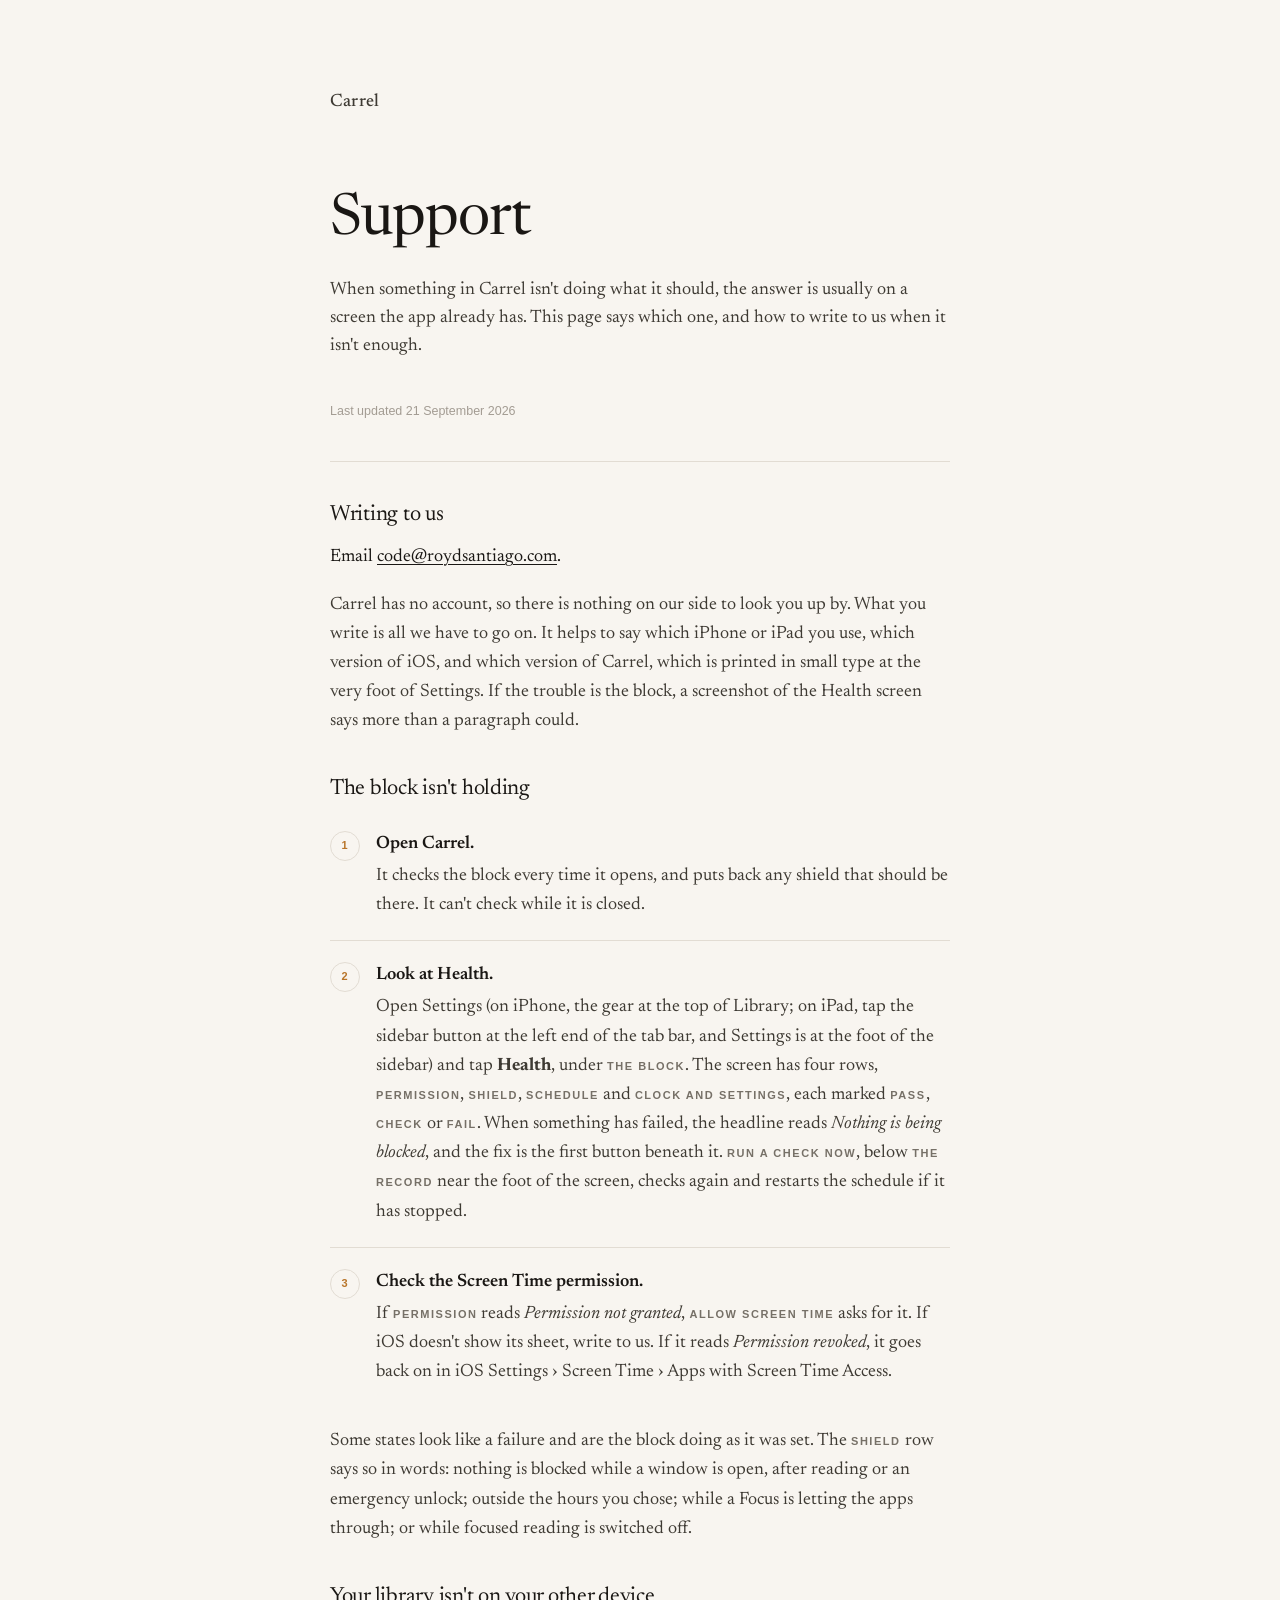
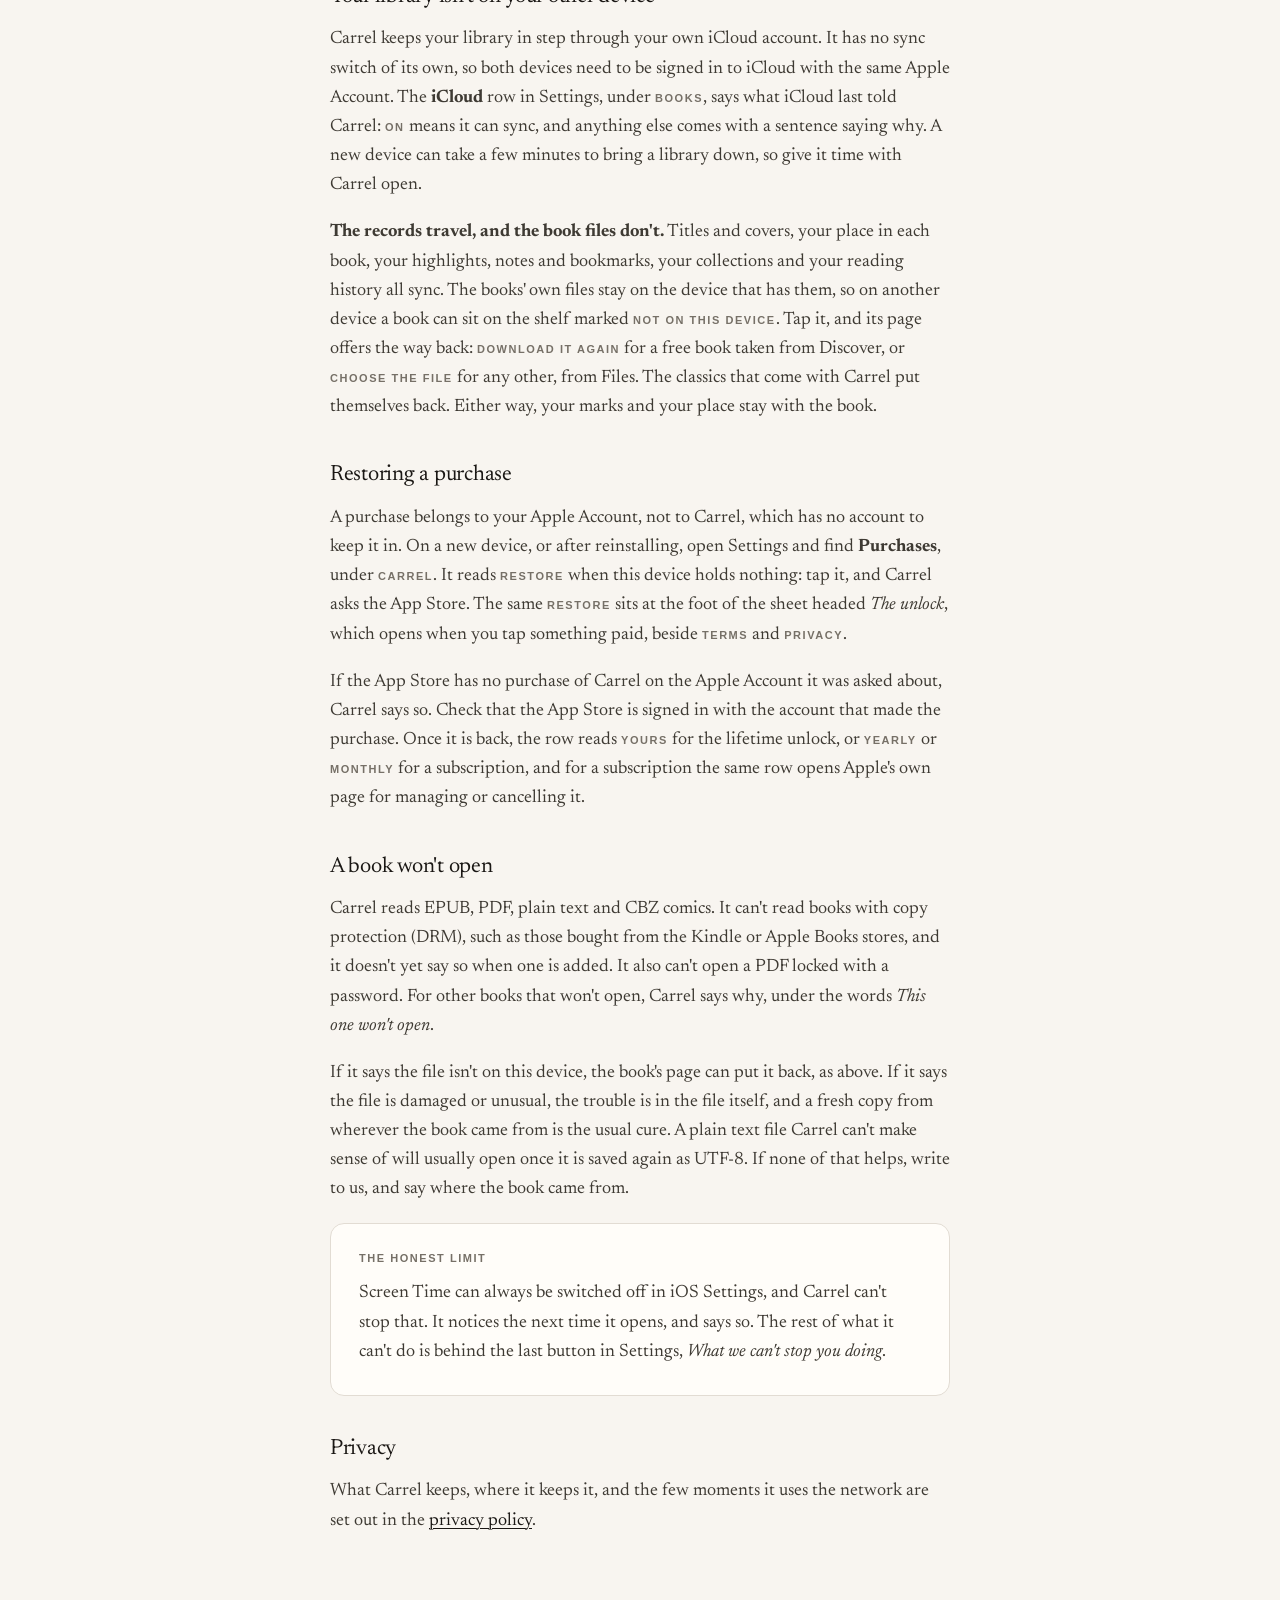
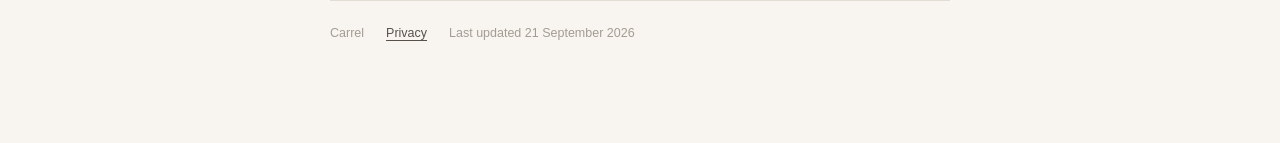
==== support/index.html @ 920799ff "Create index.html" ====
<!doctype html>
<html lang="en">
<head>
<meta charset="utf-8">
<meta name="viewport" content="width=device-width, initial-scale=1">
<title>Support · Carrel</title>
<meta name="description" content="Help with Carrel: when the block isn't holding, a library that hasn't reached another device, restoring a purchase, and a book that won't open.">
<link rel="preconnect" href="https://fonts.googleapis.com">
<link rel="preconnect" href="https://fonts.gstatic.com" crossorigin>
<link rel="stylesheet" href="https://fonts.googleapis.com/css2?family=Newsreader:opsz,wght@6..72,400;6..72,500;6..72,600&display=swap">
<link rel="stylesheet" href="../style.css">
</head>
<body>

<div class="measure doc">
  <header class="top">
    <p class="wordmark">Carrel</p>
    <h1>Support</h1>
    <p class="standfirst">
      When something in Carrel isn't doing what it should, the answer is usually on a screen the
      app already has. This page says which one, and how to write to us when it isn't enough.
    </p>
    <p class="updated">Last updated 21 September 2026</p>
    <hr class="rule">
  </header>

  <h2>Writing to us</h2>
  <p class="lede">
    Email <a href="mailto:code@roydsantiago.com">code@roydsantiago.com</a>.
  </p>
  <p>
    Carrel has no account, so there is nothing on our side to look you up by. What you write is
    all we have to go on. It helps to say which iPhone or iPad you use, which version of iOS, and
    which version of Carrel, which is printed in small type at the very foot of Settings. If the
    trouble is the block, a screenshot of the Health screen says more than a paragraph could.
  </p>

  <h2>The block isn't holding</h2>
  <ol class="steps">
    <li>
      <b>Open Carrel.</b>
      It checks the block every time it opens, and puts back any shield that should be there.
      It can't check while it is closed.
    </li>
    <li>
      <b>Look at Health.</b>
      Open Settings (on iPhone, the gear at the top of Library; on iPad, tap the sidebar button
      at the left end of the tab bar, and Settings is at the foot of the sidebar) and tap
      <strong>Health</strong>, under <span class="caps">The block</span>. The screen has four
      rows, <span class="caps">Permission</span>, <span class="caps">Shield</span>,
      <span class="caps">Schedule</span> and <span class="caps">Clock and settings</span>, each
      marked <span class="caps">Pass</span>, <span class="caps">Check</span> or
      <span class="caps">Fail</span>. When something has failed, the headline reads
      <em>Nothing is being blocked</em>, and the fix is the first button beneath it.
      <span class="caps">Run a check now</span>, below <span class="caps">The record</span> near
      the foot of the screen, checks again and restarts the schedule if it has stopped.
    </li>
    <li>
      <b>Check the Screen Time permission.</b>
      If <span class="caps">Permission</span> reads <em>Permission not granted</em>,
      <span class="caps">Allow Screen Time</span> asks for it. If iOS doesn't show its sheet,
      write to us. If it reads
      <em>Permission revoked</em>, it goes back on in iOS Settings &rsaquo; Screen Time &rsaquo;
      Apps with Screen Time Access.
    </li>
  </ol>
  <p>
    Some states look like a failure and are the block doing as it was set. The
    <span class="caps">Shield</span> row says so in words: nothing is blocked while a window is
    open, after reading or an emergency unlock; outside the hours you chose; while a Focus is
    letting the apps through; or while focused reading is switched off.
  </p>

  <h2>Your library isn't on your other device</h2>
  <p>
    Carrel keeps your library in step through your own iCloud account. It has no sync switch of
    its own, so both devices need to be signed in to iCloud with the same Apple Account. The
    <strong>iCloud</strong> row in Settings, under <span class="caps">Books</span>, says what
    iCloud last told Carrel: <span class="caps">On</span> means it can sync, and anything else
    comes with a sentence saying why. A new device can take a few minutes to bring a library
    down, so give it time with Carrel open.
  </p>
  <p>
    <strong>The records travel, and the book files don't.</strong> Titles and covers, your place
    in each book, your highlights, notes and bookmarks, your collections and your reading history
    all sync. The books' own files stay on the device that has them, so on another device a book
    can sit on the shelf marked <span class="caps">Not on this device</span>. Tap it, and its
    page offers the way back: <span class="caps">Download it again</span> for a free book taken
    from Discover, or <span class="caps">Choose the file</span> for any other, from Files. The
    classics that come with Carrel put themselves back. Either way, your marks and your place
    stay with the book.
  </p>

  <h2>Restoring a purchase</h2>
  <p>
    A purchase belongs to your Apple Account, not to Carrel, which has no account to keep it in.
    On a new device, or after reinstalling, open Settings and find <strong>Purchases</strong>,
    under <span class="caps">Carrel</span>. It reads <span class="caps">Restore</span> when this
    device holds nothing: tap it, and Carrel asks the App Store. The same
    <span class="caps">Restore</span> sits at the foot of the sheet headed <em>The unlock</em>,
    which opens when you tap something paid, beside <span class="caps">Terms</span> and
    <span class="caps">Privacy</span>.
  </p>
  <p>
    If the App Store has no purchase of Carrel on the Apple Account it was asked about, Carrel
    says so. Check that the App Store is signed in with the account that made the purchase. Once
    it is back, the row reads <span class="caps">Yours</span> for the lifetime unlock, or
    <span class="caps">Yearly</span> or <span class="caps">Monthly</span> for a subscription, and
    for a subscription the same row opens Apple's own page for managing or cancelling it.
  </p>

  <h2>A book won't open</h2>
  <p>
    Carrel reads EPUB, PDF, plain text and CBZ comics. It can't read books with copy protection
    (DRM), such as those bought from the Kindle or Apple Books stores, and it doesn't yet say so
    when one is added. It also can't open a PDF locked with a password. For other books that
    won't open, Carrel says why, under the words <em>This one won't open</em>.
  </p>
  <p>
    If it says the file isn't on this device, the book's page can put it back, as above. If it
    says the file is damaged or unusual, the trouble is in the file itself, and a fresh copy from
    wherever the book came from is the usual cure. A plain text file Carrel can't make sense of
    will usually open once it is saved again as UTF-8. If none of that helps, write to us, and say
    where the book came from.
  </p>

  <div class="panel">
    <span class="caps">The honest limit</span>
    <p>
      Screen Time can always be switched off in iOS Settings, and Carrel can't stop that. It
      notices the next time it opens, and says so. The rest of what it can't do is behind the
      last button in Settings, <em>What we can't stop you doing</em>.
    </p>
  </div>

  <h2>Privacy</h2>
  <p>
    What Carrel keeps, where it keeps it, and the few moments it uses the network are set out in
    the <a href="../privacy/">privacy policy</a>.
  </p>

  <footer class="foot">
    <span>Carrel</span>
    <a href="../privacy/">Privacy</a>
    <span>Last updated 21 September 2026</span>
  </footer>
</div>

</body>
</html>
---- style.css ----
/* Carrel — the app's own palette, taken from DesignSystem/Tokens.swift.
   Light and dark are the app's two Palettes verbatim, so the site and the
   product are recognisably the same object. */

:root {
  --paper:      #F8F5F0;
  --raised:     #FFFDF9;
  --ink:        #1A1714;
  --prose:      #3E3A33;
  --secondary:  #57514A;
  --label:      #767067;
  --tertiary:   #A39C93;
  --hairline:   #E2DCD3;
  --resume:     #B8752A;   /* the one functional accent */
  --remove:     #7B2233;
  --ground:     #2E2721;

  --serif: "Newsreader", Georgia, "Times New Roman", serif;
  --sans: -apple-system, BlinkMacSystemFont, "Segoe UI", Helvetica, Arial, sans-serif;
  --measure: 620px;
}

@media (prefers-color-scheme: dark) {
  :root:not([data-theme="light"]) {
    --paper:     #1A1714;
    --raised:    #302D29;
    --ink:       #F5F1EA;
    --prose:     #D6D2CC;
    --secondary: #B8B4AE;
    --label:     #999590;
    --tertiary:  #6D6A65;
    --hairline:  #35312C;
    --resume:    #D9954A;
    --remove:    #C97F8E;
    --ground:    #23201C;
  }
}

* { box-sizing: border-box; }

html { -webkit-text-size-adjust: 100%; }

body {
  background: var(--paper);
  color: var(--ink);
  font-family: var(--serif);
  font-size: 19px;
  line-height: 1.62;
  margin: 0;
  padding: 0 24px 100px;
  -webkit-font-smoothing: antialiased;
}

.measure { max-width: var(--measure); margin: 0 auto; }

/* ---- the caps label, as the app sets it ---- */
.caps {
  font-family: var(--sans);
  font-size: 11px;
  font-weight: 600;
  letter-spacing: 0.14em;
  text-transform: uppercase;
  color: var(--label);
}

a { color: var(--ink); text-decoration-thickness: 1px; text-underline-offset: 3px; }
a:hover { color: var(--resume); }
a:focus-visible { outline: 2px solid var(--resume); outline-offset: 3px; border-radius: 2px; }

/* ---- masthead ---- */
header.top { padding: 88px 0 0; }

.wordmark {
  font-family: var(--serif);
  font-weight: 500;
  font-size: 21px;
  letter-spacing: 0.01em;
  margin: 0 0 72px;
}

h1 {
  font-family: var(--serif);
  font-weight: 400;
  font-size: clamp(38px, 7vw, 58px);
  line-height: 1.1;
  letter-spacing: -0.018em;
  text-wrap: balance;
  margin: 0 0 24px;
}

.standfirst {
  font-size: 21px;
  line-height: 1.55;
  color: var(--prose);
  margin: 0 0 40px;
}

.rule { height: 1px; background: var(--hairline); border: 0; margin: 0 0 40px; }

section { margin: 0 0 56px; }
h2 {
  font-family: var(--serif);
  font-weight: 400;
  font-size: 27px;
  letter-spacing: -0.012em;
  line-height: 1.25;
  margin: 0 0 14px;
  text-wrap: balance;
}
p { margin: 0 0 18px; color: var(--prose); }
p.lede { color: var(--ink); }

/* ---- the three steps ---- */
ol.steps { list-style: none; counter-reset: s; padding: 0; margin: 26px 0 8px; }
ol.steps li {
  counter-increment: s;
  padding: 0 0 20px 46px;
  position: relative;
  margin-bottom: 20px;
  border-bottom: 1px solid var(--hairline);
}
ol.steps li:last-child { border-bottom: 0; }
ol.steps li::before {
  content: counter(s);
  position: absolute;
  left: 0; top: 1px;
  font-family: var(--sans);
  font-size: 11px;
  font-weight: 600;
  letter-spacing: 0.1em;
  color: var(--resume);
  border: 1px solid var(--hairline);
  width: 28px; height: 28px;
  display: grid; place-items: center;
  border-radius: 50%;
}
ol.steps b { font-weight: 600; color: var(--ink); display: block; margin-bottom: 3px; }

/* ---- the honesty panel, in the app's raised-card idiom ---- */
.panel {
  background: var(--raised);
  border: 1px solid var(--hairline);
  border-radius: 14px;
  padding: 26px 28px 10px;
  margin: 0 0 26px;
}
.panel .caps { display: block; margin-bottom: 12px; }

ul.plain { list-style: none; padding: 0; margin: 0 0 18px; }
ul.plain li { padding-left: 20px; position: relative; margin-bottom: 10px; color: var(--prose); }
ul.plain li::before {
  content: "·";
  position: absolute; left: 4px;
  color: var(--resume);
  font-weight: 700;
}

.status {
  font-family: var(--sans);
  font-size: 13px;
  letter-spacing: 0.02em;
  color: var(--secondary);
  border: 1px solid var(--hairline);
  border-radius: 999px;
  padding: 9px 18px;
  display: inline-block;
}

footer.foot {
  border-top: 1px solid var(--hairline);
  padding-top: 22px;
  margin-top: 64px;
  font-family: var(--sans);
  font-size: 12.5px;
  color: var(--tertiary);
  display: flex;
  flex-wrap: wrap;
  gap: 8px 22px;
  align-items: baseline;
}
footer.foot a { color: var(--secondary); }

/* ---- policy document ---- */
.doc h2 { font-size: 22px; margin-top: 40px; }
.doc h3 {
  font-family: var(--sans);
  font-size: 12px; font-weight: 600;
  letter-spacing: 0.12em; text-transform: uppercase;
  color: var(--label);
  margin: 30px 0 8px;
}
.doc p, .doc li { font-size: 18px; }
.doc ul { padding-left: 22px; }
.doc li { margin-bottom: 9px; color: var(--prose); }
.doc .updated { font-family: var(--sans); font-size: 12.5px; color: var(--tertiary); margin-bottom: 40px; }
.doc table { border-collapse: collapse; width: 100%; margin: 8px 0 24px; font-size: 16px; }
.doc th, .doc td { text-align: left; padding: 11px 12px 11px 0; border-bottom: 1px solid var(--hairline); vertical-align: top; }
.doc th { font-family: var(--sans); font-size: 10.5px; font-weight: 600; letter-spacing: 0.1em; text-transform: uppercase; color: var(--label); }
.doc td:first-child { white-space: nowrap; padding-right: 22px; font-family: var(--sans); font-size: 14px; color: var(--ink); }

.backlink { display: inline-block; margin-bottom: 34px; }

@media (max-width: 600px) {
  body { font-size: 18px; padding: 0 20px 72px; }
  header.top { padding-top: 56px; }
  .wordmark { margin-bottom: 48px; }
  .doc table, .doc thead, .doc tbody, .doc tr, .doc td, .doc th { display: block; width: 100%; }
  .doc thead { display: none; }
  .doc td { border-bottom: 0; padding-bottom: 2px; }
  .doc tr { border-bottom: 1px solid var(--hairline); padding-bottom: 12px; margin-bottom: 12px; display: block; }
  .doc td:first-child { font-weight: 600; white-space: normal; }
}

@media (prefers-reduced-motion: reduce) { * { animation: none !important; transition: none !important; } }
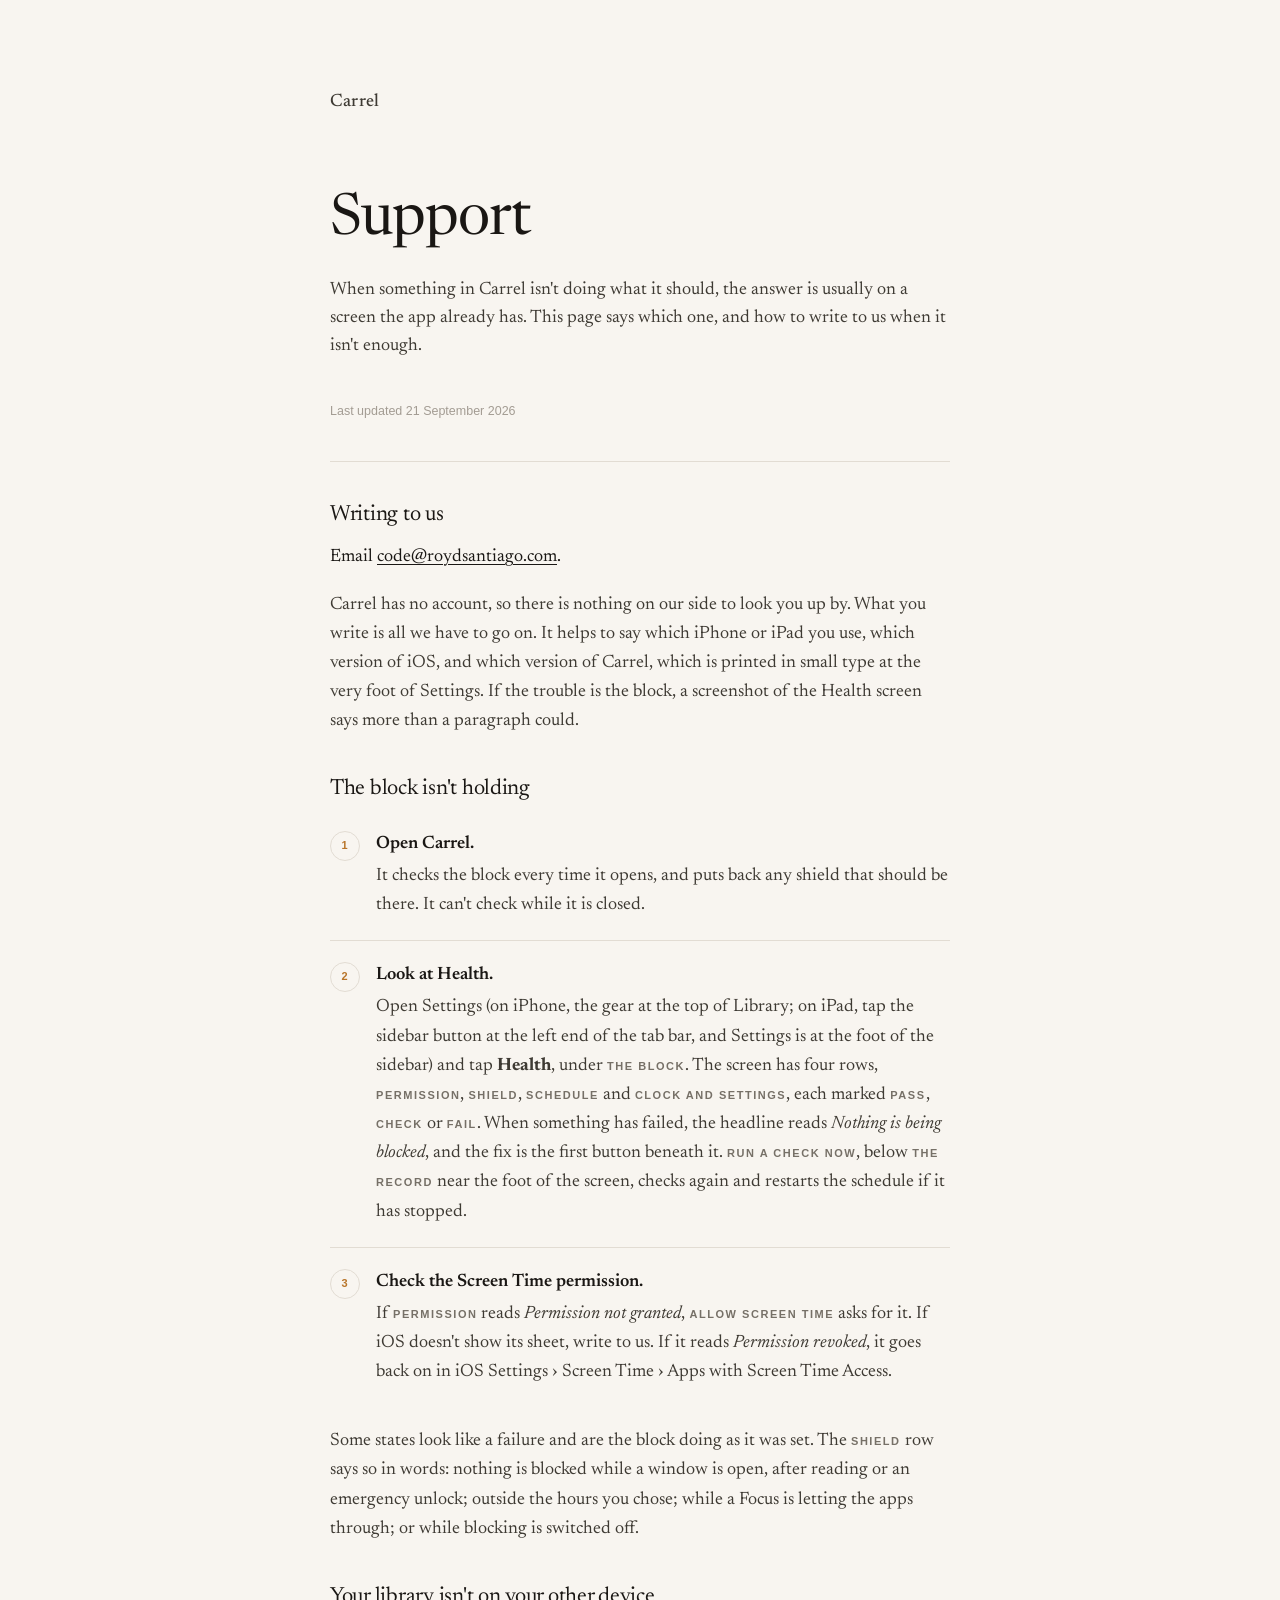
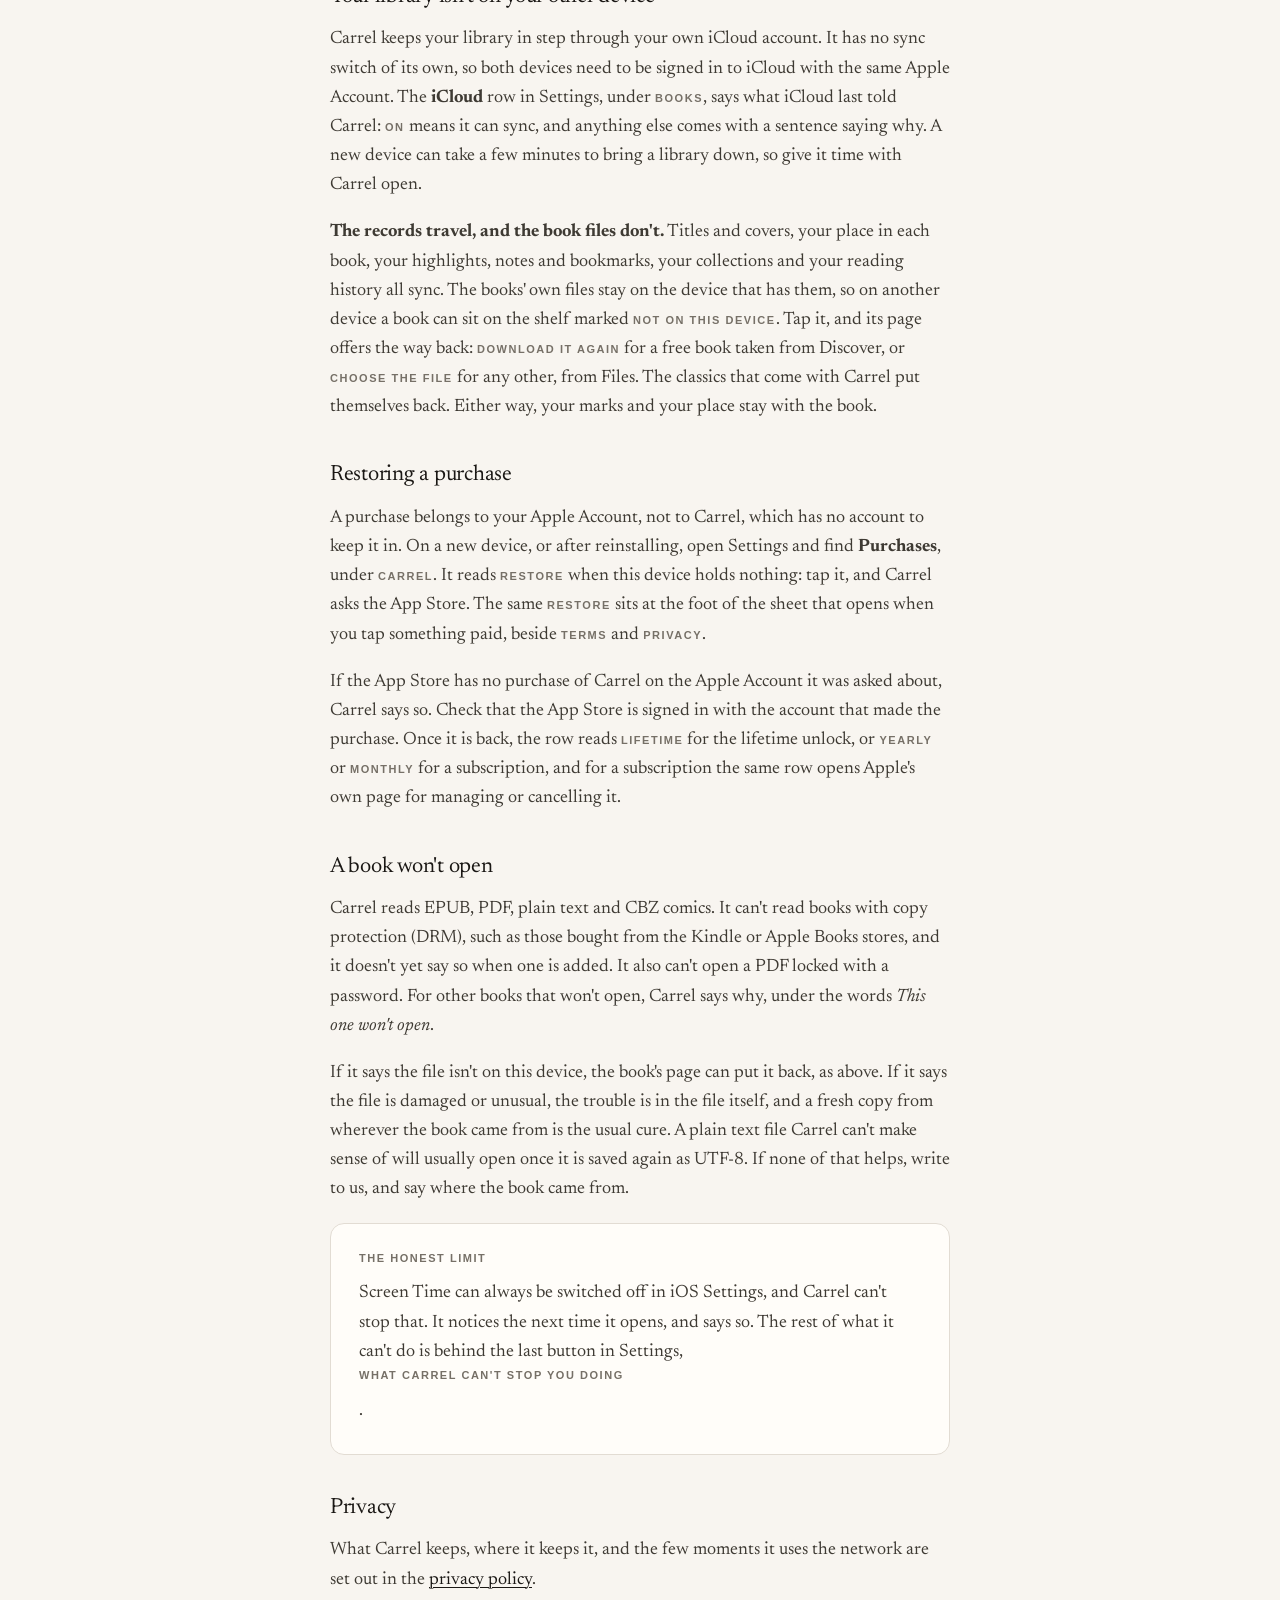
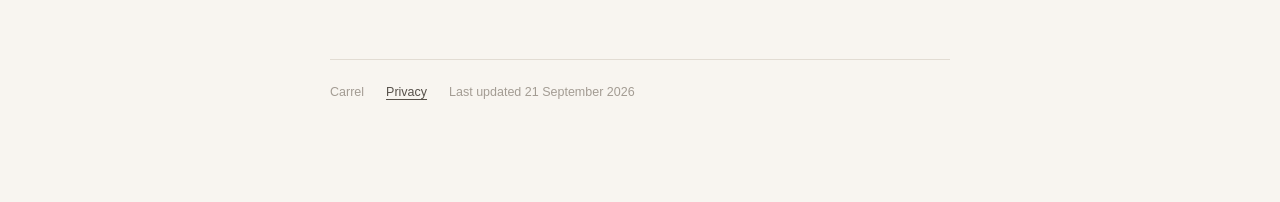
==== commit d4a3bd63: "The support page names the app's current labels" ====
--- a/support/index.html
+++ b/support/index.html
@@ -68,7 +68,7 @@
     Some states look like a failure and are the block doing as it was set. The
     <span class="caps">Shield</span> row says so in words: nothing is blocked while a window is
     open, after reading or an emergency unlock; outside the hours you chose; while a Focus is
-    letting the apps through; or while focused reading is switched off.
+    letting the apps through; or while blocking is switched off.
   </p>
 
   <h2>Your library isn't on your other device</h2>
@@ -97,14 +97,13 @@
     On a new device, or after reinstalling, open Settings and find <strong>Purchases</strong>,
     under <span class="caps">Carrel</span>. It reads <span class="caps">Restore</span> when this
     device holds nothing: tap it, and Carrel asks the App Store. The same
-    <span class="caps">Restore</span> sits at the foot of the sheet headed <em>The unlock</em>,
-    which opens when you tap something paid, beside <span class="caps">Terms</span> and
-    <span class="caps">Privacy</span>.
+    <span class="caps">Restore</span> sits at the foot of the sheet that opens when you tap
+    something paid, beside <span class="caps">Terms</span> and <span class="caps">Privacy</span>.
   </p>
   <p>
     If the App Store has no purchase of Carrel on the Apple Account it was asked about, Carrel
     says so. Check that the App Store is signed in with the account that made the purchase. Once
-    it is back, the row reads <span class="caps">Yours</span> for the lifetime unlock, or
+    it is back, the row reads <span class="caps">Lifetime</span> for the lifetime unlock, or
     <span class="caps">Yearly</span> or <span class="caps">Monthly</span> for a subscription, and
     for a subscription the same row opens Apple's own page for managing or cancelling it.
   </p>
@@ -129,7 +128,7 @@
     <p>
       Screen Time can always be switched off in iOS Settings, and Carrel can't stop that. It
       notices the next time it opens, and says so. The rest of what it can't do is behind the
-      last button in Settings, <em>What we can't stop you doing</em>.
+      last button in Settings, <span class="caps">What Carrel can't stop you doing</span>.
     </p>
   </div>
 
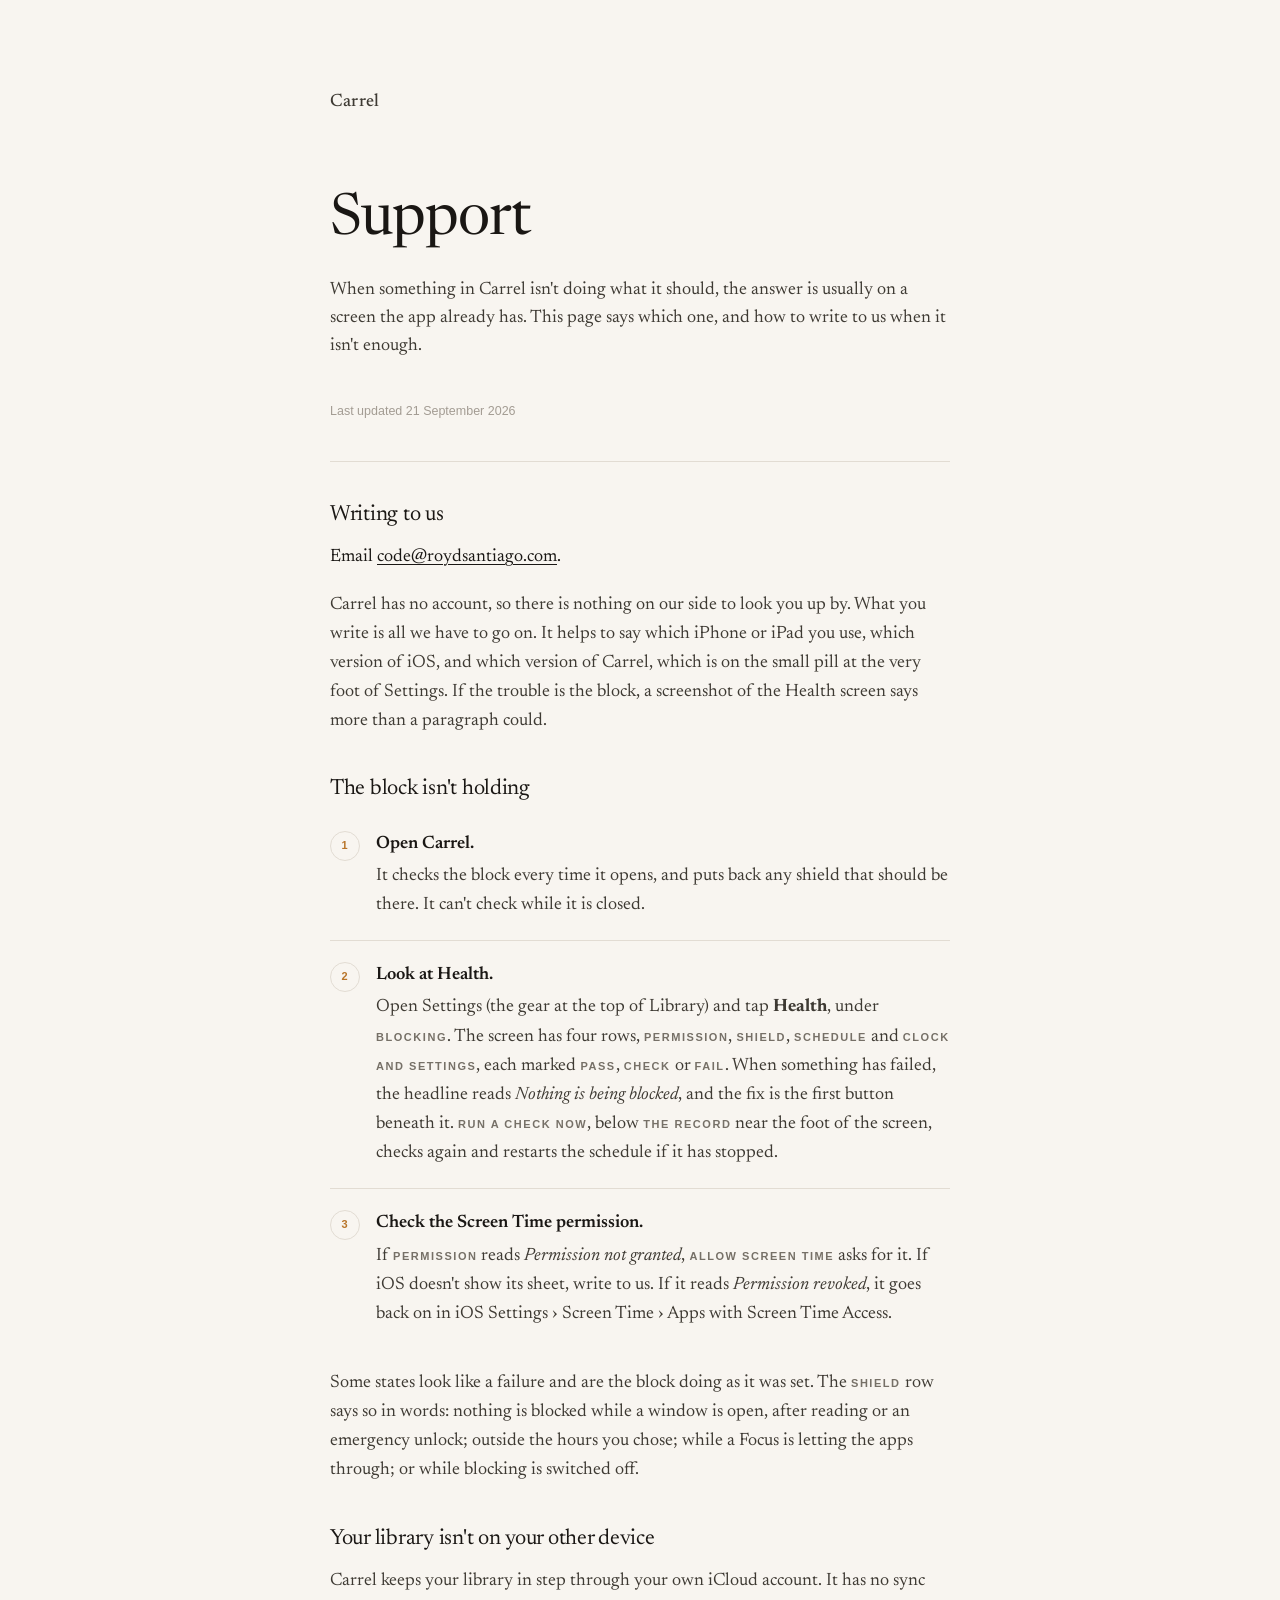
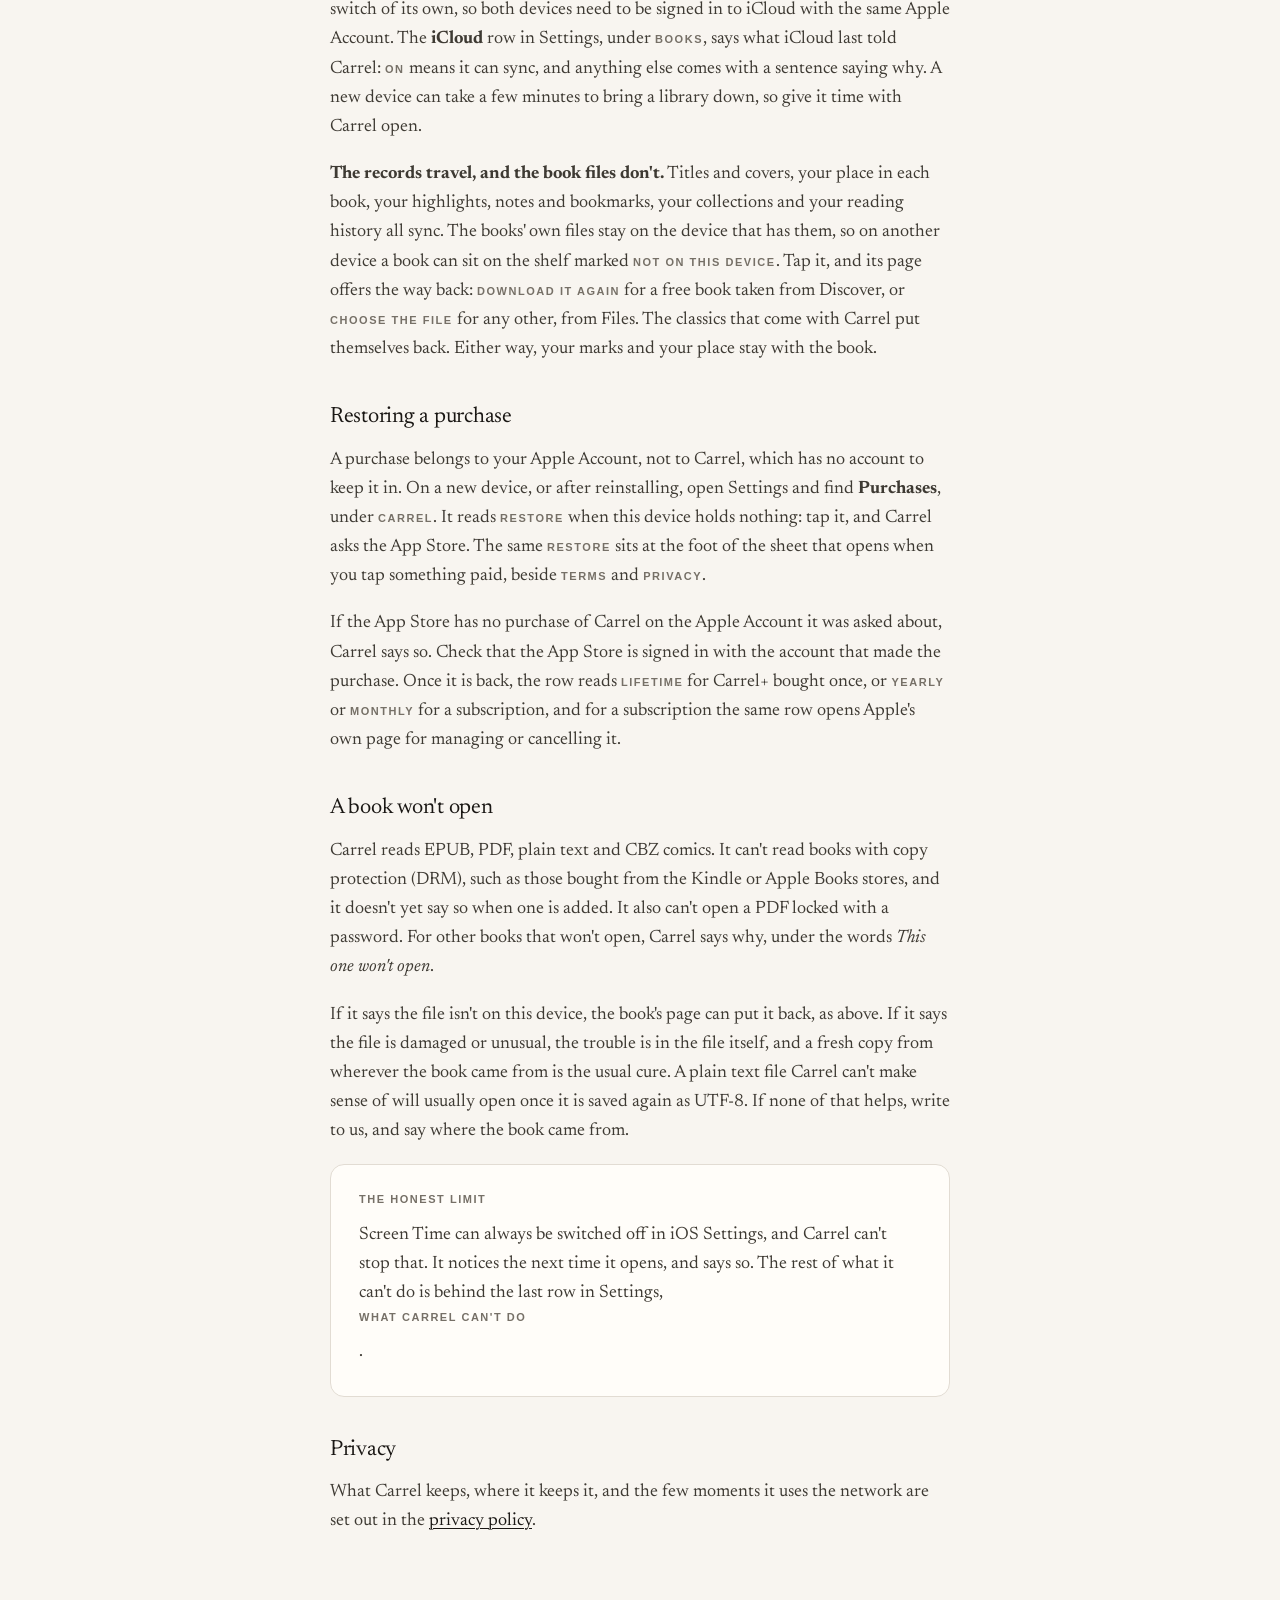
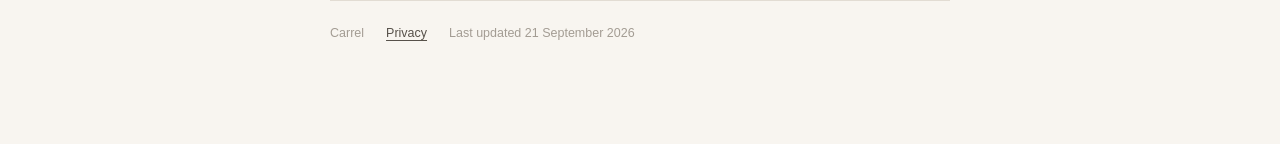
==== commit b6e7a6ce: "The support page follows the redesigned Settings" ====
--- a/support/index.html
+++ b/support/index.html
@@ -31,7 +31,7 @@
   <p>
     Carrel has no account, so there is nothing on our side to look you up by. What you write is
     all we have to go on. It helps to say which iPhone or iPad you use, which version of iOS, and
-    which version of Carrel, which is printed in small type at the very foot of Settings. If the
+    which version of Carrel, which is on the small pill at the very foot of Settings. If the
     trouble is the block, a screenshot of the Health screen says more than a paragraph could.
   </p>
 
@@ -44,9 +44,8 @@
     </li>
     <li>
       <b>Look at Health.</b>
-      Open Settings (on iPhone, the gear at the top of Library; on iPad, tap the sidebar button
-      at the left end of the tab bar, and Settings is at the foot of the sidebar) and tap
-      <strong>Health</strong>, under <span class="caps">The block</span>. The screen has four
+      Open Settings (the gear at the top of Library) and tap
+      <strong>Health</strong>, under <span class="caps">Blocking</span>. The screen has four
       rows, <span class="caps">Permission</span>, <span class="caps">Shield</span>,
       <span class="caps">Schedule</span> and <span class="caps">Clock and settings</span>, each
       marked <span class="caps">Pass</span>, <span class="caps">Check</span> or
@@ -103,7 +102,7 @@
   <p>
     If the App Store has no purchase of Carrel on the Apple Account it was asked about, Carrel
     says so. Check that the App Store is signed in with the account that made the purchase. Once
-    it is back, the row reads <span class="caps">Lifetime</span> for the lifetime unlock, or
+    it is back, the row reads <span class="caps">Lifetime</span> for Carrel+ bought once, or
     <span class="caps">Yearly</span> or <span class="caps">Monthly</span> for a subscription, and
     for a subscription the same row opens Apple's own page for managing or cancelling it.
   </p>
@@ -128,7 +127,7 @@
     <p>
       Screen Time can always be switched off in iOS Settings, and Carrel can't stop that. It
       notices the next time it opens, and says so. The rest of what it can't do is behind the
-      last button in Settings, <span class="caps">What Carrel can't stop you doing</span>.
+      last row in Settings, <span class="caps">What Carrel can't do</span>.
     </p>
   </div>
 
